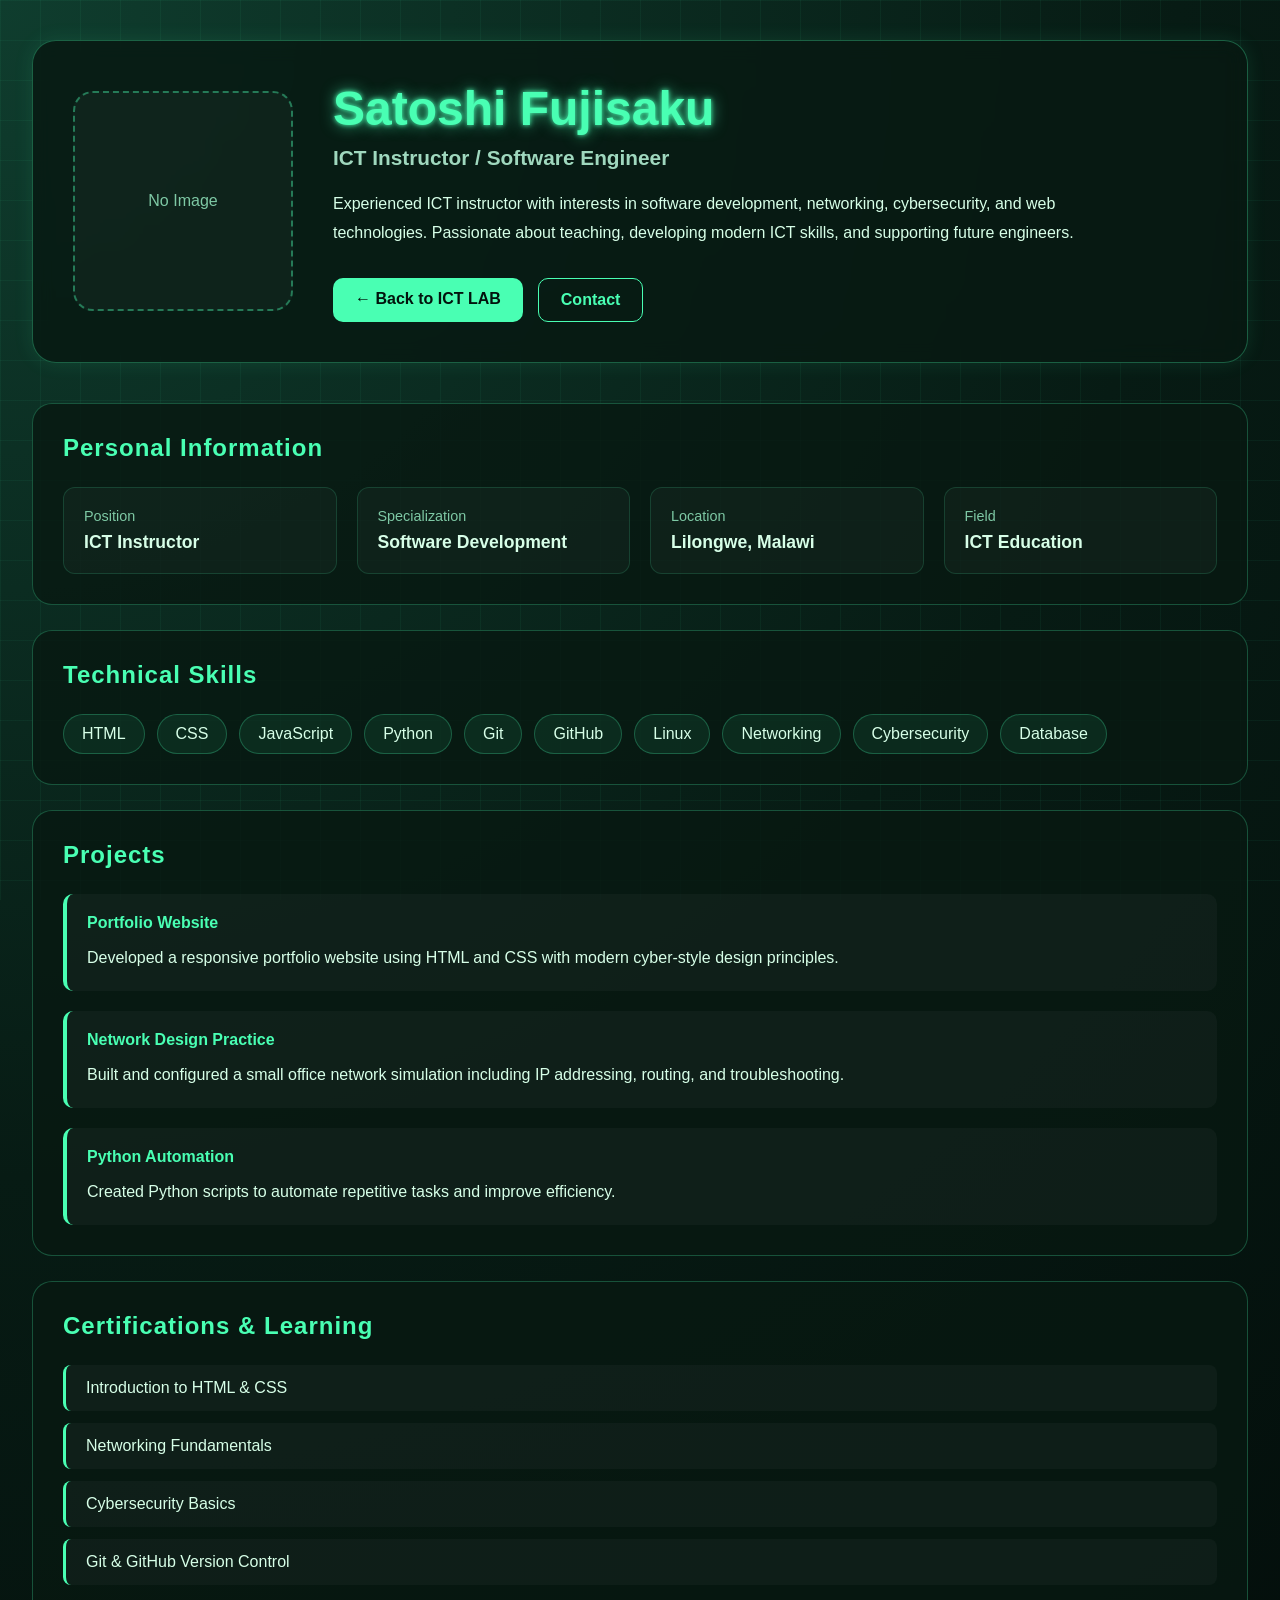
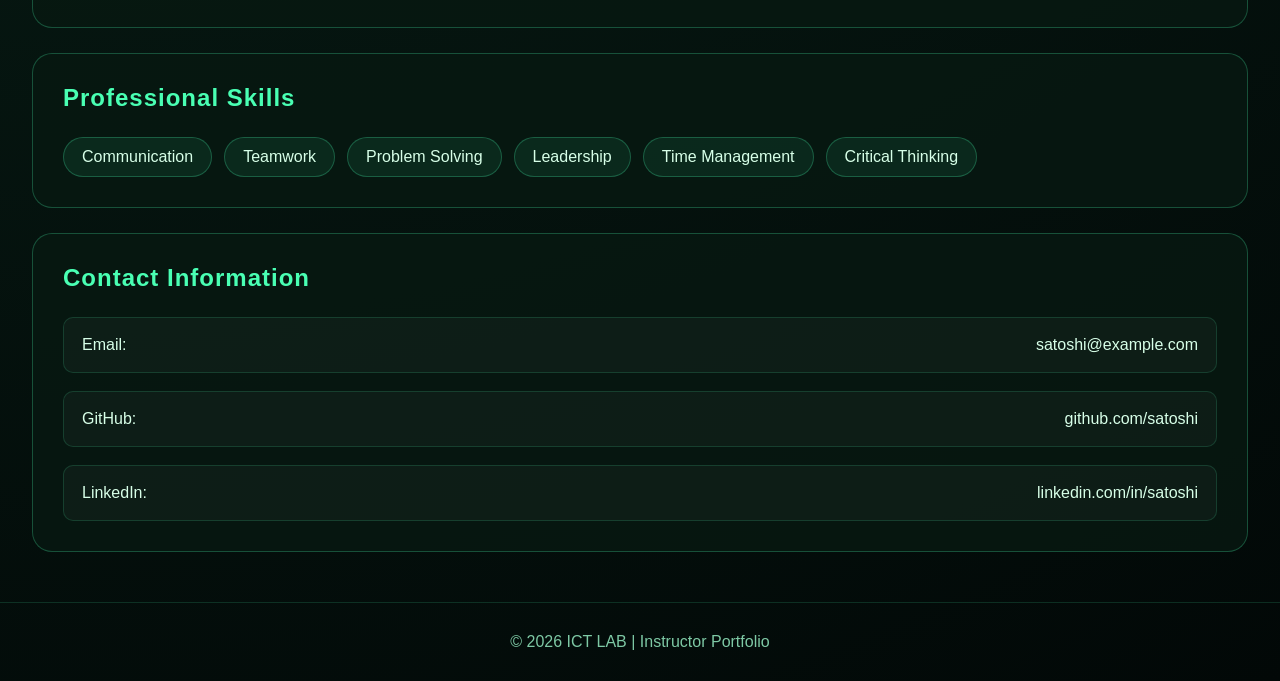
==== Instructor_02/Instructor_02.html @ f298f8e8 "initial portfolio website initial portfolio website" ====
<!-- website/Instructor_02/Instructor_02.html -->

<!DOCTYPE html>
<html lang="en">

<head>
    <meta charset="UTF-8">

    <meta name="viewport"
          content="width=device-width, initial-scale=1.0">

    <title>Satoshi Fujisaku Portfolio</title>

    <link rel="stylesheet"
          href="Instructor_02.css">
</head>

<body>

    <!-- Background Grid -->
    <div class="grid-background"></div>

    <!-- Header -->

    <header class="hero">

        <div class="hero-left">

            <div class="profile-image">
                <span>No Image</span>
            </div>

        </div>

        <div class="hero-right">

            <h1>Satoshi Fujisaku</h1>

            <h2>ICT Instructor / Software Engineer</h2>

            <p class="hero-description">
                Experienced ICT instructor with interests in
                software development, networking,
                cybersecurity, and web technologies.
                Passionate about teaching,
                developing modern ICT skills,
                and supporting future engineers.
            </p>

            <div class="hero-buttons">

                <a href="../index.html" class="button">
                    ← Back to ICT LAB
                </a>

                <a href="#contact" class="button button-outline">
                    Contact
                </a>

            </div>

        </div>

    </header>

    <!-- Main Content -->

    <main class="container">

        <!-- Personal Information -->

        <section class="card">

            <h3>Personal Information</h3>

            <div class="info-grid">

                <div class="info-item">
                    <span class="label">Position</span>
                    <span class="value">ICT Instructor</span>
                </div>

                <div class="info-item">
                    <span class="label">Specialization</span>
                    <span class="value">Software Development</span>
                </div>

                <div class="info-item">
                    <span class="label">Location</span>
                    <span class="value">Lilongwe, Malawi</span>
                </div>

                <div class="info-item">
                    <span class="label">Field</span>
                    <span class="value">ICT Education</span>
                </div>

            </div>

        </section>

        <!-- Skills -->

        <section class="card">

            <h3>Technical Skills</h3>

            <div class="skills-container">

                <div class="skill-tag">HTML</div>
                <div class="skill-tag">CSS</div>
                <div class="skill-tag">JavaScript</div>
                <div class="skill-tag">Python</div>
                <div class="skill-tag">Git</div>
                <div class="skill-tag">GitHub</div>
                <div class="skill-tag">Linux</div>
                <div class="skill-tag">Networking</div>
                <div class="skill-tag">Cybersecurity</div>
                <div class="skill-tag">Database</div>

            </div>

        </section>

        <!-- Projects -->

        <section class="card">

            <h3>Projects</h3>

            <div class="project-list">

                <div class="project-item">

                    <h4>Portfolio Website</h4>

                    <p>
                        Developed a responsive portfolio
                        website using HTML and CSS with
                        modern cyber-style design principles.
                    </p>

                </div>

                <div class="project-item">

                    <h4>Network Design Practice</h4>

                    <p>
                        Built and configured a small office network
                        simulation including IP addressing,
                        routing, and troubleshooting.
                    </p>

                </div>

                <div class="project-item">

                    <h4>Python Automation</h4>

                    <p>
                        Created Python scripts to automate
                        repetitive tasks and improve efficiency.
                    </p>

                </div>

            </div>

        </section>

        <!-- Certifications -->

        <section class="card">

            <h3>Certifications & Learning</h3>

            <ul class="timeline">

                <li>
                    Introduction to HTML & CSS
                </li>

                <li>
                    Networking Fundamentals
                </li>

                <li>
                    Cybersecurity Basics
                </li>

                <li>
                    Git & GitHub Version Control
                </li>

            </ul>

        </section>

        <!-- Soft Skills -->

        <section class="card">

            <h3>Professional Skills</h3>

            <div class="skills-container">

                <div class="skill-tag">Communication</div>
                <div class="skill-tag">Teamwork</div>
                <div class="skill-tag">Problem Solving</div>
                <div class="skill-tag">Leadership</div>
                <div class="skill-tag">Time Management</div>
                <div class="skill-tag">Critical Thinking</div>

            </div>

        </section>

        <!-- Contact -->

        <section class="card" id="contact">

            <h3>Contact Information</h3>

            <div class="contact-list">

                <div class="contact-item">
                    <span>Email:</span>
                    <span>satoshi@example.com</span>
                </div>

                <div class="contact-item">
                    <span>GitHub:</span>
                    <span>github.com/satoshi</span>
                </div>

                <div class="contact-item">
                    <span>LinkedIn:</span>
                    <span>linkedin.com/in/satoshi</span>
                </div>

            </div>

        </section>

    </main>

    <!-- Footer -->

    <footer class="footer">

        <p>
            © 2026 ICT LAB | Instructor Portfolio
        </p>

    </footer>

</body>

</html>
---- Instructor_02/Instructor_02.css ----
/* website/Instructor_02/Instructor_02.css */

*{
    margin:0;
    padding:0;
    box-sizing:border-box;
}

/* Body */

body{

    font-family: Arial, Helvetica, sans-serif;

    background:
        radial-gradient(
            circle at top left,
            #0f3d2e 0%,
            #071b14 45%,
            #020807 100%
        );

    color:#d7ffe8;

    min-height:100vh;

    position:relative;

    overflow-x:hidden;
}

/* Background Grid */

.grid-background{

    position:fixed;

    top:0;
    left:0;

    width:100%;
    height:100%;

    background-image:
        linear-gradient(
            rgba(73,255,179,0.05) 1px,
            transparent 1px
        ),
        linear-gradient(
            90deg,
            rgba(73,255,179,0.05) 1px,
            transparent 1px
        );

    background-size:40px 40px;

    z-index:-1;
}

/* Hero Section */

.hero{

    width:95%;

    max-width:1400px;

    margin:40px auto;

    display:flex;

    gap:40px;

    align-items:center;

    background:
        rgba(8,25,18,0.85);

    border:
        1px solid rgba(73,255,179,0.3);

    border-radius:24px;

    padding:40px;

    backdrop-filter:blur(10px);

    box-shadow:
        0 0 20px rgba(73,255,179,0.1);
}

/* Profile Image */

.profile-image{

    width:220px;
    height:220px;

    border-radius:20px;

    border:
        2px dashed rgba(73,255,179,0.4);

    display:flex;

    justify-content:center;
    align-items:center;

    color:#7ec9a5;

    background:
        rgba(255,255,255,0.03);

    font-size:1rem;
}

/* Hero Text */

.hero-right{
    flex:1;
}

.hero-right h1{

    font-size:3rem;

    color:#49ffb3;

    text-shadow:
        0 0 5px #49ffb3,
        0 0 15px rgba(73,255,179,0.7);

    margin-bottom:10px;
}

.hero-right h2{

    color:#9fd8be;

    font-size:1.3rem;

    margin-bottom:20px;
}

.hero-description{

    max-width:800px;

    line-height:1.8;

    color:#d7ffe8;

    margin-bottom:30px;
}

/* Buttons */

.hero-buttons{

    display:flex;

    gap:15px;

    flex-wrap:wrap;
}

.button{

    text-decoration:none;

    padding:12px 22px;

    border-radius:10px;

    background:#49ffb3;

    color:#02140d;

    font-weight:bold;

    transition:
        transform 0.2s ease,
        box-shadow 0.2s ease;
}

.button:hover{

    transform:translateY(-3px);

    box-shadow:
        0 0 15px rgba(73,255,179,0.5);
}

.button-outline{

    background:transparent;

    border:
        1px solid #49ffb3;

    color:#49ffb3;
}

/* Main Container */

.container{

    width:95%;

    max-width:1400px;

    margin:0 auto 50px auto;

    display:grid;

    gap:25px;
}

/* Card */

.card{

    background:
        rgba(8,25,18,0.82);

    border:
        1px solid rgba(73,255,179,0.25);

    border-radius:20px;

    padding:30px;

    transition:
        transform 0.25s ease,
        border-color 0.25s ease,
        box-shadow 0.25s ease;
}

.card:hover{

    transform:translateY(-5px);

    border-color:#49ffb3;

    box-shadow:
        0 0 18px rgba(73,255,179,0.18);
}

/* Section Title */

.card h3{

    color:#49ffb3;

    margin-bottom:25px;

    font-size:1.5rem;

    letter-spacing:1px;
}

/* Info Grid */

.info-grid{

    display:grid;

    grid-template-columns:
        repeat(auto-fit, minmax(220px, 1fr));

    gap:20px;
}

.info-item{

    background:
        rgba(255,255,255,0.03);

    border:
        1px solid rgba(73,255,179,0.15);

    border-radius:12px;

    padding:20px;
}

.label{

    display:block;

    color:#7ec9a5;

    margin-bottom:8px;

    font-size:0.9rem;
}

.value{

    font-size:1.1rem;

    font-weight:bold;
}

/* Skills */

.skills-container{

    display:flex;

    flex-wrap:wrap;

    gap:12px;
}

.skill-tag{

    padding:10px 18px;

    border-radius:999px;

    background:
        rgba(73,255,179,0.08);

    border:
        1px solid rgba(73,255,179,0.25);

    transition:
        transform 0.2s ease,
        background 0.2s ease;
}

.skill-tag:hover{

    transform:translateY(-3px);

    background:
        rgba(73,255,179,0.18);
}

/* Projects */

.project-list{

    display:grid;

    gap:20px;
}

.project-item{

    background:
        rgba(255,255,255,0.03);

    border-left:
        4px solid #49ffb3;

    padding:20px;

    border-radius:10px;
}

.project-item h4{

    margin-bottom:12px;

    color:#49ffb3;
}

.project-item p{

    line-height:1.7;
}

/* Timeline */

.timeline{

    list-style:none;
}

.timeline li{

    padding:14px 20px;

    margin-bottom:12px;

    border-left:
        3px solid #49ffb3;

    background:
        rgba(255,255,255,0.03);

    border-radius:8px;
}

/* Contact */

.contact-list{

    display:grid;

    gap:18px;
}

.contact-item{

    display:flex;

    justify-content:space-between;

    flex-wrap:wrap;

    gap:10px;

    background:
        rgba(255,255,255,0.03);

    border:
        1px solid rgba(73,255,179,0.15);

    border-radius:10px;

    padding:18px;
}

/* Footer */

.footer{

    text-align:center;

    padding:30px 20px;

    color:#7ec9a5;

    border-top:
        1px solid rgba(73,255,179,0.15);
}

/* Responsive */

@media (max-width:900px){

    .hero{

        flex-direction:column;

        text-align:center;
    }

    .hero-buttons{

        justify-content:center;
    }
}

@media (max-width:600px){

    .hero{

        padding:25px;
    }

    .hero-right h1{

        font-size:2.2rem;
    }

    .hero-right h2{

        font-size:1rem;
    }

    .profile-image{

        width:180px;
        height:180px;
    }

    .card{

        padding:20px;
    }

    .contact-item{

        flex-direction:column;
    }
}
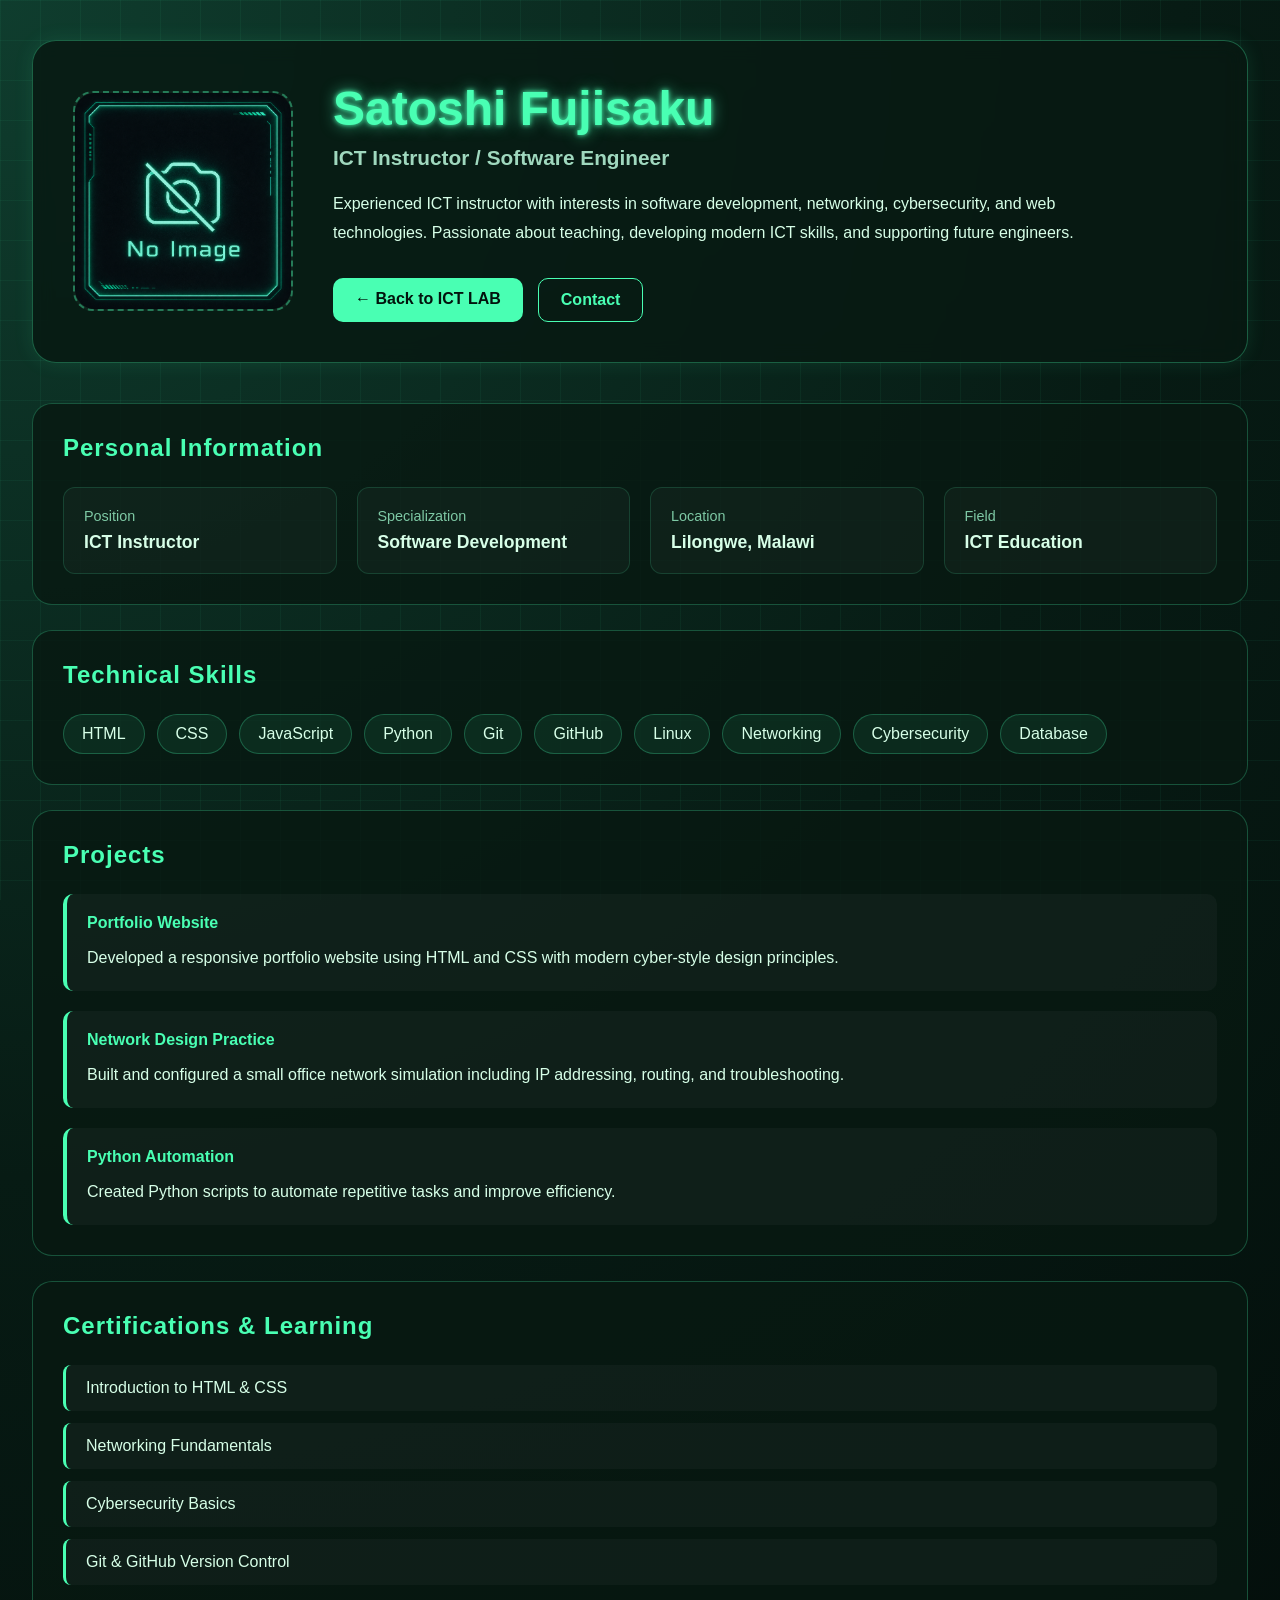
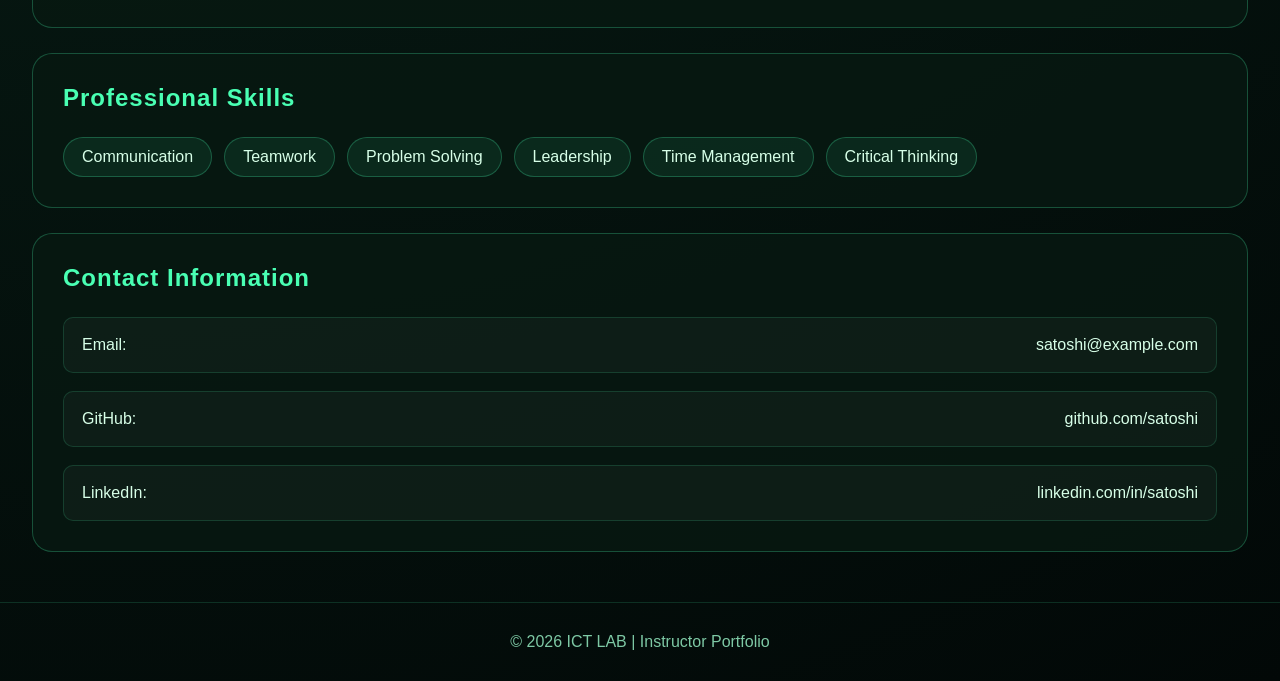
==== commit e3b49ec8: "edit instructor page" ====
--- a/Instructor_02/Instructor_02.html
+++ b/Instructor_02/Instructor_02.html
@@ -27,7 +27,9 @@
         <div class="hero-left">
 
             <div class="profile-image">
-                <span>No Image</span>
+                <img src="../image/Instructor_02.jpg"
+                    alt="Instructor Photo"
+                    onerror="this.src='../image/noimage.png'">
             </div>
 
         </div>
--- a/Instructor_02/Instructor_02.css
+++ b/Instructor_02/Instructor_02.css
@@ -487,4 +487,10 @@
 
         flex-direction:column;
     }
-}+}
+
+.profile-image img{
+    width:100%;
+    height:100%;
+    object-fit:cover;
+    border-radius:20px;
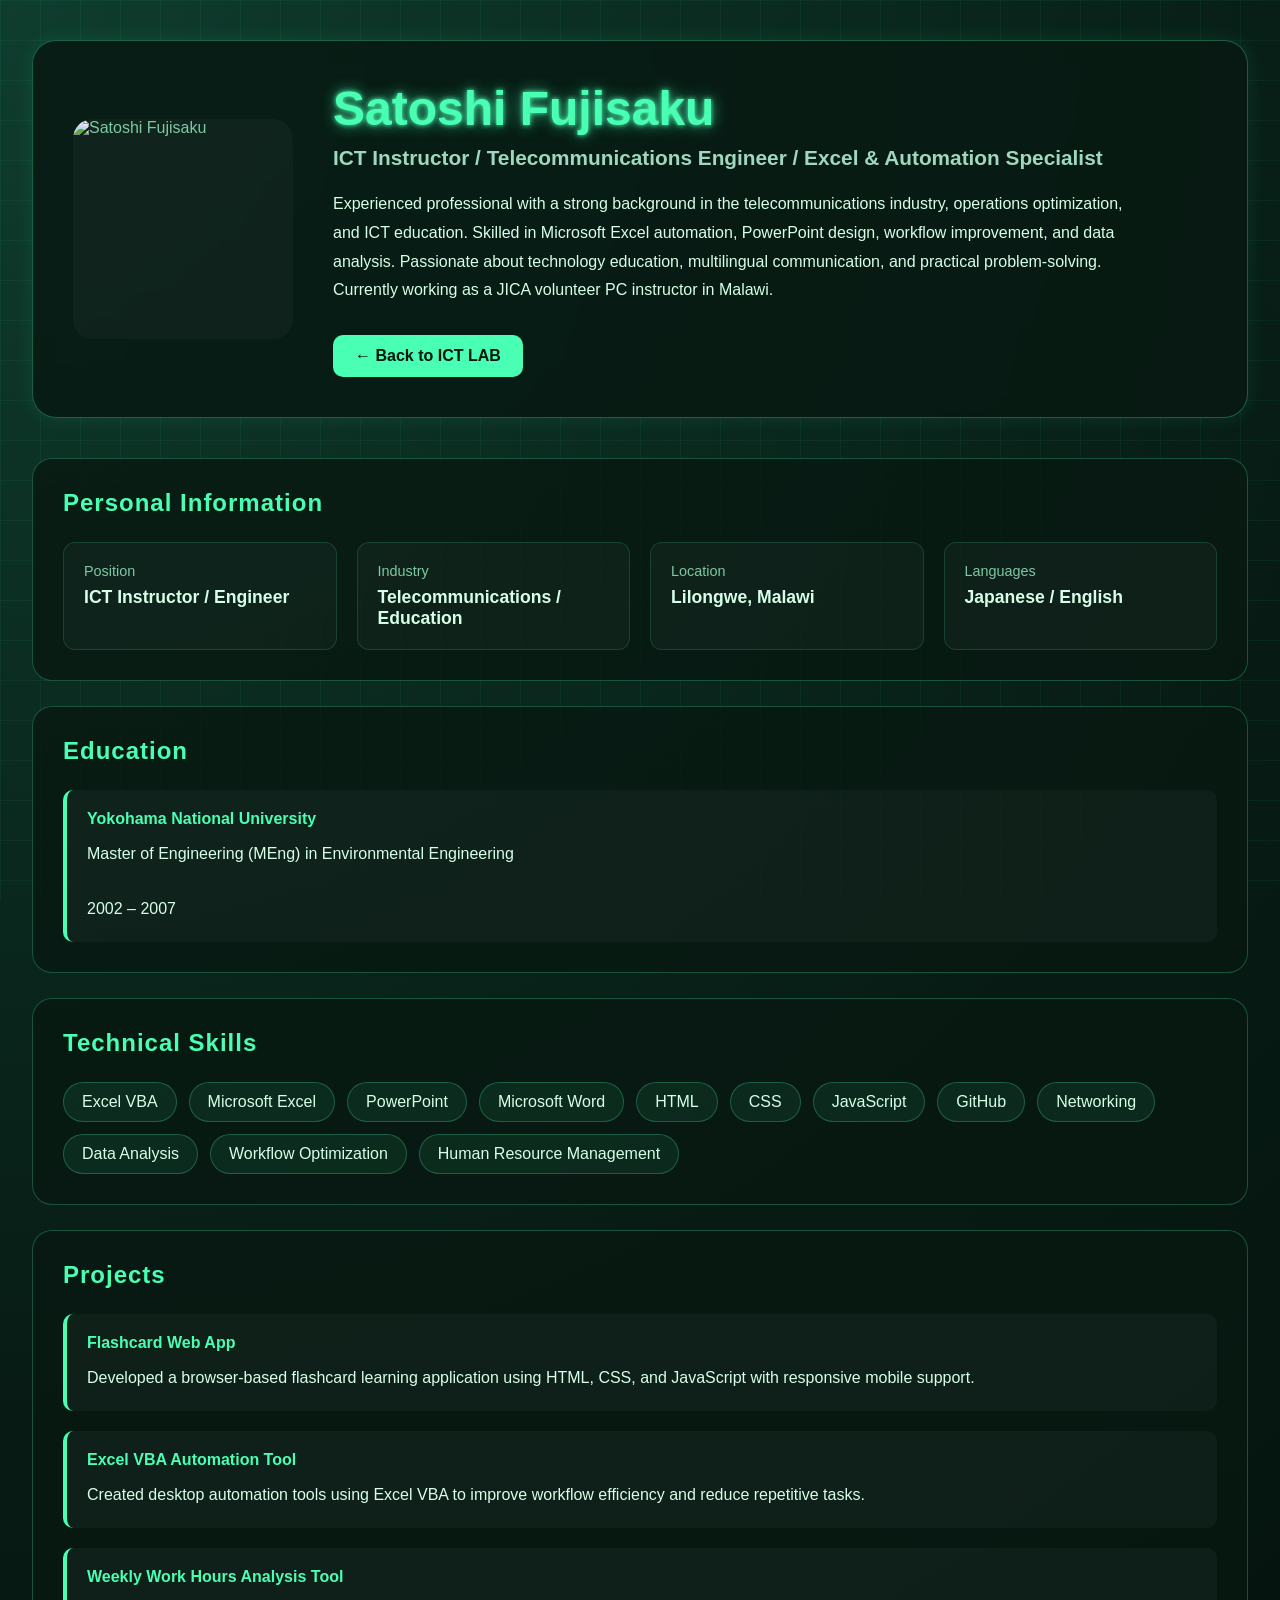
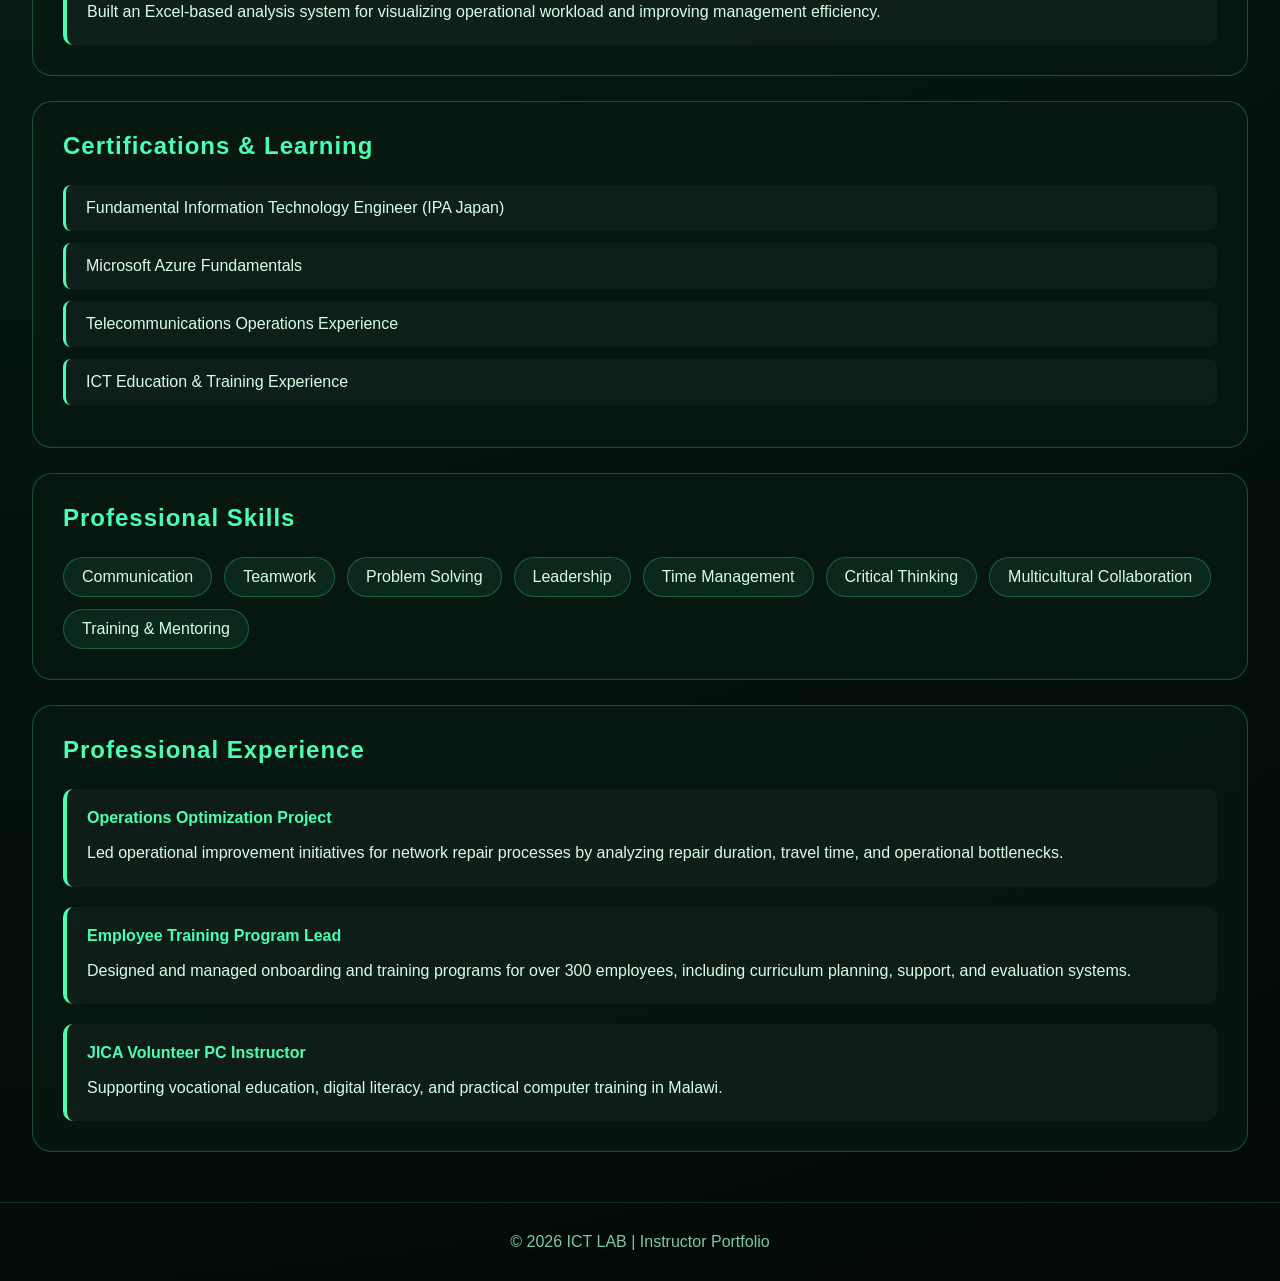
==== commit 2d877d93: "edit portfolio" ====
--- a/Instructor_02/Instructor_02.html
+++ b/Instructor_02/Instructor_02.html
@@ -4,20 +4,25 @@
 <html lang="en">
 
 <head>
+
     <meta charset="UTF-8">
 
     <meta name="viewport"
           content="width=device-width, initial-scale=1.0">
 
-    <title>Satoshi Fujisaku Portfolio</title>
+    <title>
+        Satoshi Fujisaku Portfolio
+    </title>
 
     <link rel="stylesheet"
           href="Instructor_02.css">
+
 </head>
 
 <body>
 
     <!-- Background Grid -->
+
     <div class="grid-background"></div>
 
     <!-- Header -->
@@ -27,38 +32,55 @@
         <div class="hero-left">
 
             <div class="profile-image">
-                <img src="../image/Instructor_02.jpg"
-                    alt="Instructor Photo"
-                    onerror="this.src='../image/noimage.png'">
+
+                <img src="../image/instructor_02.jpg"
+                     alt="Satoshi Fujisaku">
+
             </div>
 
         </div>
 
         <div class="hero-right">
 
-            <h1>Satoshi Fujisaku</h1>
-
-            <h2>ICT Instructor / Software Engineer</h2>
+            <h1>
+                Satoshi Fujisaku
+            </h1>
+
+            <h2>
+                ICT Instructor /
+                Telecommunications Engineer /
+                Excel & Automation Specialist
+            </h2>
 
             <p class="hero-description">
-                Experienced ICT instructor with interests in
-                software development, networking,
-                cybersecurity, and web technologies.
-                Passionate about teaching,
-                developing modern ICT skills,
-                and supporting future engineers.
+
+                Experienced professional with a strong
+                background in the telecommunications
+                industry, operations optimization,
+                and ICT education.
+
+                Skilled in Microsoft Excel automation,
+                PowerPoint design, workflow improvement,
+                and data analysis.
+
+                Passionate about technology education,
+                multilingual communication,
+                and practical problem-solving.
+
+                Currently working as a JICA volunteer
+                PC instructor in Malawi.
+
             </p>
 
             <div class="hero-buttons">
 
-                <a href="../index.html" class="button">
+                <a href="../index.html"
+                   class="button">
+
                     ← Back to ICT LAB
+
                 </a>
 
-                <a href="#contact" class="button button-outline">
-                    Contact
-                </a>
-
             </div>
 
         </div>
@@ -73,52 +95,154 @@
 
         <section class="card">
 
-            <h3>Personal Information</h3>
+            <h3>
+                Personal Information
+            </h3>
 
             <div class="info-grid">
 
                 <div class="info-item">
-                    <span class="label">Position</span>
-                    <span class="value">ICT Instructor</span>
+
+                    <span class="label">
+                        Position
+                    </span>
+
+                    <span class="value">
+                        ICT Instructor / Engineer
+                    </span>
+
                 </div>
 
                 <div class="info-item">
-                    <span class="label">Specialization</span>
-                    <span class="value">Software Development</span>
+
+                    <span class="label">
+                        Industry
+                    </span>
+
+                    <span class="value">
+                        Telecommunications / Education
+                    </span>
+
                 </div>
 
                 <div class="info-item">
-                    <span class="label">Location</span>
-                    <span class="value">Lilongwe, Malawi</span>
+
+                    <span class="label">
+                        Location
+                    </span>
+
+                    <span class="value">
+                        Lilongwe, Malawi
+                    </span>
+
                 </div>
 
                 <div class="info-item">
-                    <span class="label">Field</span>
-                    <span class="value">ICT Education</span>
-                </div>
-
-            </div>
-
-        </section>
-
-        <!-- Skills -->
-
-        <section class="card">
-
-            <h3>Technical Skills</h3>
+
+                    <span class="label">
+                        Languages
+                    </span>
+
+                    <span class="value">
+                        Japanese / English
+                    </span>
+
+                </div>
+
+            </div>
+
+        </section>
+
+        <!-- Education -->
+
+        <section class="card">
+
+            <h3>
+                Education
+            </h3>
+
+            <div class="project-list">
+
+                <div class="project-item">
+
+                    <h4>
+                        Yokohama National University
+                    </h4>
+
+                    <p>
+
+                        Master of Engineering (MEng)
+                        in Environmental Engineering
+
+                        <br><br>
+
+                        2002 – 2007
+
+                    </p>
+
+                </div>
+
+            </div>
+
+        </section>
+
+        <!-- Technical Skills -->
+
+        <section class="card">
+
+            <h3>
+                Technical Skills
+            </h3>
 
             <div class="skills-container">
 
-                <div class="skill-tag">HTML</div>
-                <div class="skill-tag">CSS</div>
-                <div class="skill-tag">JavaScript</div>
-                <div class="skill-tag">Python</div>
-                <div class="skill-tag">Git</div>
-                <div class="skill-tag">GitHub</div>
-                <div class="skill-tag">Linux</div>
-                <div class="skill-tag">Networking</div>
-                <div class="skill-tag">Cybersecurity</div>
-                <div class="skill-tag">Database</div>
+                <div class="skill-tag">
+                    Excel VBA
+                </div>
+
+                <div class="skill-tag">
+                    Microsoft Excel
+                </div>
+
+                <div class="skill-tag">
+                    PowerPoint
+                </div>
+
+                <div class="skill-tag">
+                    Microsoft Word
+                </div>
+
+                <div class="skill-tag">
+                    HTML
+                </div>
+
+                <div class="skill-tag">
+                    CSS
+                </div>
+
+                <div class="skill-tag">
+                    JavaScript
+                </div>
+
+                <div class="skill-tag">
+                    GitHub
+                </div>
+
+                <div class="skill-tag">
+                    Networking
+                </div>
+
+                <div class="skill-tag">
+                    Data Analysis
+                </div>
+
+                <div class="skill-tag">
+                    Workflow Optimization
+                </div>
+
+                <div class="skill-tag">
+                    Human Resource Management
+                </div>
 
             </div>
 
@@ -128,41 +252,59 @@
 
         <section class="card">
 
-            <h3>Projects</h3>
+            <h3>
+                Projects
+            </h3>
 
             <div class="project-list">
 
                 <div class="project-item">
 
-                    <h4>Portfolio Website</h4>
-
-                    <p>
-                        Developed a responsive portfolio
-                        website using HTML and CSS with
-                        modern cyber-style design principles.
-                    </p>
-
-                </div>
-
-                <div class="project-item">
-
-                    <h4>Network Design Practice</h4>
-
-                    <p>
-                        Built and configured a small office network
-                        simulation including IP addressing,
-                        routing, and troubleshooting.
-                    </p>
-
-                </div>
-
-                <div class="project-item">
-
-                    <h4>Python Automation</h4>
-
-                    <p>
-                        Created Python scripts to automate
-                        repetitive tasks and improve efficiency.
+                    <h4>
+                        Flashcard Web App
+                    </h4>
+
+                    <p>
+
+                        Developed a browser-based
+                        flashcard learning application
+                        using HTML, CSS, and JavaScript
+                        with responsive mobile support.
+
+                    </p>
+
+                </div>
+
+                <div class="project-item">
+
+                    <h4>
+                        Excel VBA Automation Tool
+                    </h4>
+
+                    <p>
+
+                        Created desktop automation tools
+                        using Excel VBA to improve
+                        workflow efficiency and reduce
+                        repetitive tasks.
+
+                    </p>
+
+                </div>
+
+                <div class="project-item">
+
+                    <h4>
+                        Weekly Work Hours Analysis Tool
+                    </h4>
+
+                    <p>
+
+                        Built an Excel-based analysis
+                        system for visualizing operational
+                        workload and improving management
+                        efficiency.
+
                     </p>
 
                 </div>
@@ -175,70 +317,140 @@
 
         <section class="card">
 
-            <h3>Certifications & Learning</h3>
+            <h3>
+                Certifications & Learning
+            </h3>
 
             <ul class="timeline">
 
                 <li>
-                    Introduction to HTML & CSS
+                    Fundamental Information Technology
+                    Engineer (IPA Japan)
                 </li>
 
                 <li>
-                    Networking Fundamentals
+                    Microsoft Azure Fundamentals
                 </li>
 
                 <li>
-                    Cybersecurity Basics
+                    Telecommunications Operations Experience
                 </li>
 
                 <li>
-                    Git & GitHub Version Control
+                    ICT Education & Training Experience
                 </li>
 
             </ul>
 
         </section>
 
-        <!-- Soft Skills -->
-
-        <section class="card">
-
-            <h3>Professional Skills</h3>
+        <!-- Professional Skills -->
+
+        <section class="card">
+
+            <h3>
+                Professional Skills
+            </h3>
 
             <div class="skills-container">
 
-                <div class="skill-tag">Communication</div>
-                <div class="skill-tag">Teamwork</div>
-                <div class="skill-tag">Problem Solving</div>
-                <div class="skill-tag">Leadership</div>
-                <div class="skill-tag">Time Management</div>
-                <div class="skill-tag">Critical Thinking</div>
-
-            </div>
-
-        </section>
-
-        <!-- Contact -->
-
-        <section class="card" id="contact">
-
-            <h3>Contact Information</h3>
-
-            <div class="contact-list">
-
-                <div class="contact-item">
-                    <span>Email:</span>
-                    <span>satoshi@example.com</span>
-                </div>
-
-                <div class="contact-item">
-                    <span>GitHub:</span>
-                    <span>github.com/satoshi</span>
-                </div>
-
-                <div class="contact-item">
-                    <span>LinkedIn:</span>
-                    <span>linkedin.com/in/satoshi</span>
+                <div class="skill-tag">
+                    Communication
+                </div>
+
+                <div class="skill-tag">
+                    Teamwork
+                </div>
+
+                <div class="skill-tag">
+                    Problem Solving
+                </div>
+
+                <div class="skill-tag">
+                    Leadership
+                </div>
+
+                <div class="skill-tag">
+                    Time Management
+                </div>
+
+                <div class="skill-tag">
+                    Critical Thinking
+                </div>
+
+                <div class="skill-tag">
+                    Multicultural Collaboration
+                </div>
+
+                <div class="skill-tag">
+                    Training & Mentoring
+                </div>
+
+            </div>
+
+        </section>
+
+        <!-- Experience -->
+
+        <section class="card">
+
+            <h3>
+                Professional Experience
+            </h3>
+
+            <div class="project-list">
+
+                <div class="project-item">
+
+                    <h4>
+                        Operations Optimization Project
+                    </h4>
+
+                    <p>
+
+                        Led operational improvement
+                        initiatives for network repair
+                        processes by analyzing repair
+                        duration, travel time,
+                        and operational bottlenecks.
+
+                    </p>
+
+                </div>
+
+                <div class="project-item">
+
+                    <h4>
+                        Employee Training Program Lead
+                    </h4>
+
+                    <p>
+
+                        Designed and managed onboarding
+                        and training programs for
+                        over 300 employees,
+                        including curriculum planning,
+                        support, and evaluation systems.
+
+                    </p>
+
+                </div>
+
+                <div class="project-item">
+
+                    <h4>
+                        JICA Volunteer PC Instructor
+                    </h4>
+
+                    <p>
+
+                        Supporting vocational education,
+                        digital literacy,
+                        and practical computer training
+                        in Malawi.
+
+                    </p>
+
                 </div>
 
             </div>
@@ -252,7 +464,8 @@
     <footer class="footer">
 
         <p>
-            © 2026 ICT LAB | Instructor Portfolio
+            © 2026 ICT LAB |
+            Instructor Portfolio
         </p>
 
     </footer>
--- a/Instructor_02/Instructor_02.css
+++ b/Instructor_02/Instructor_02.css
@@ -98,9 +98,6 @@
 
     border-radius:20px;
 
-    border:
-        2px dashed rgba(73,255,179,0.4);
-
     display:flex;
 
     justify-content:center;
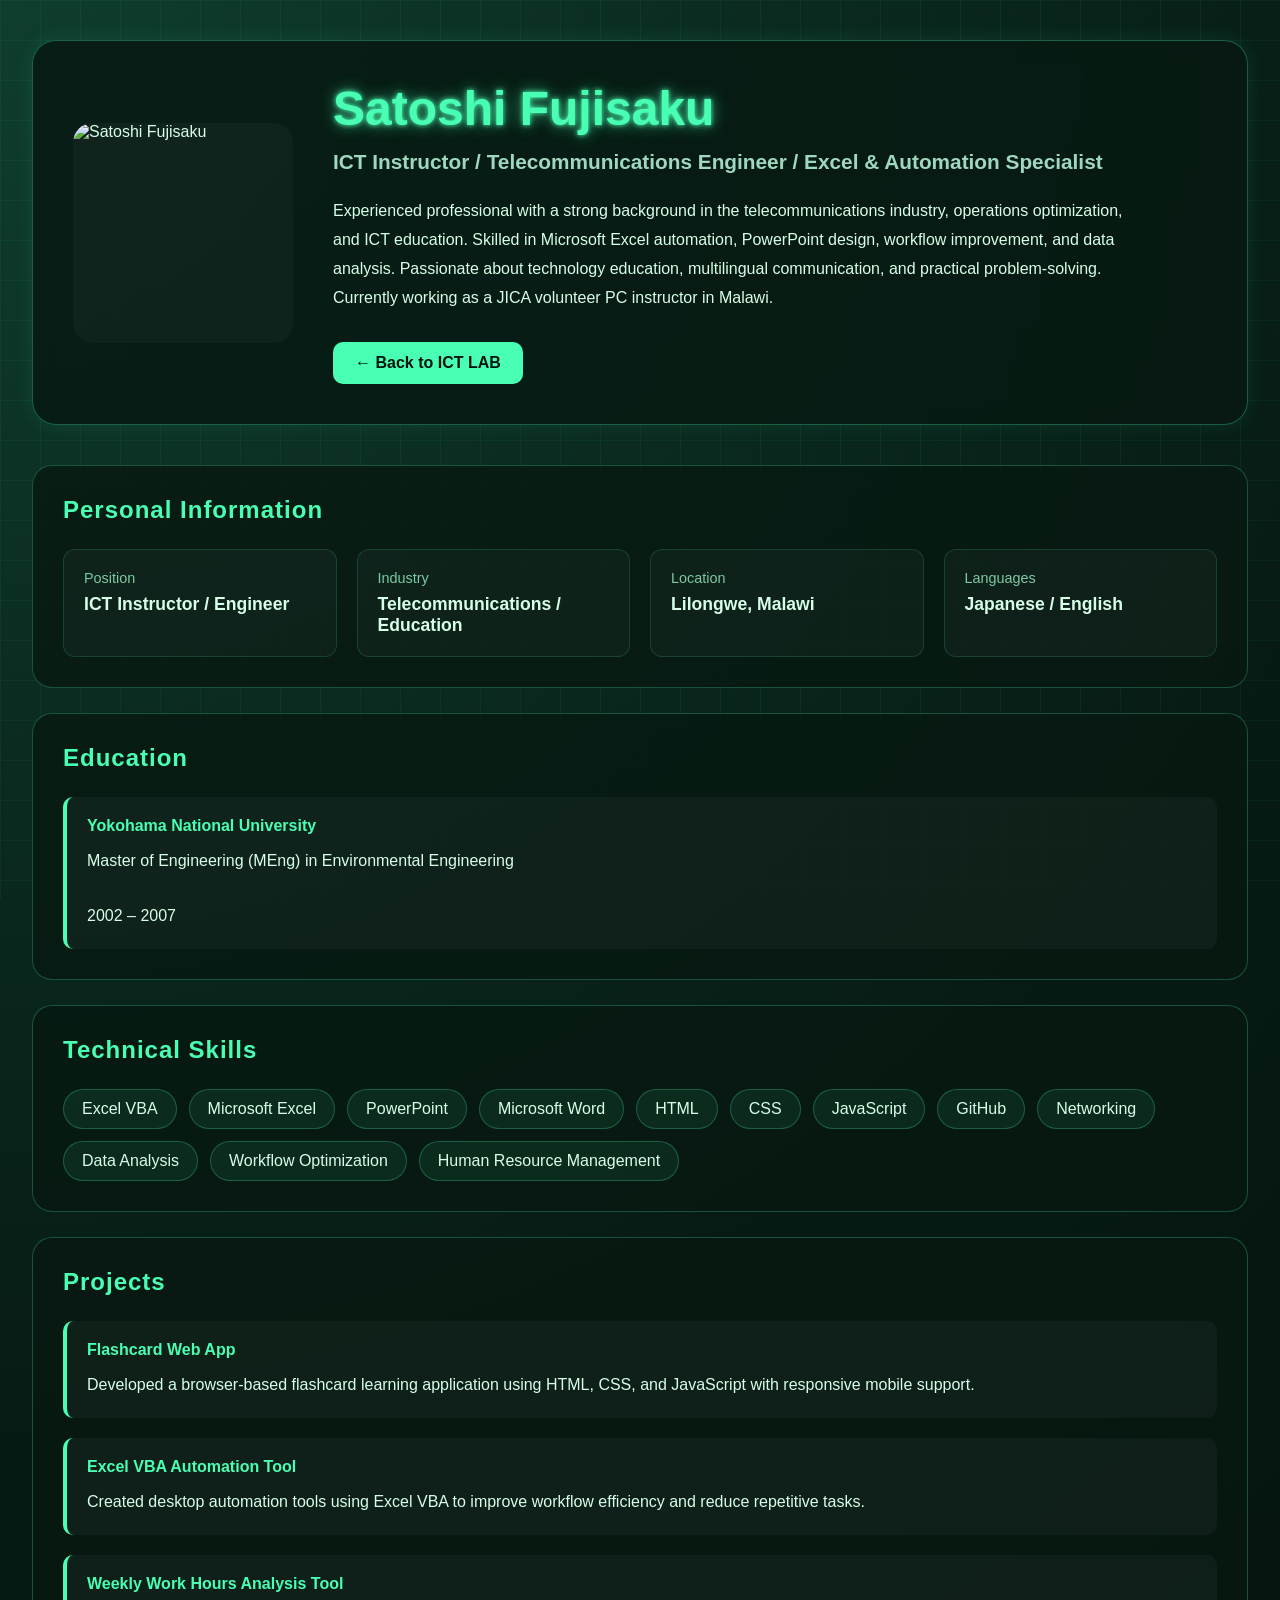
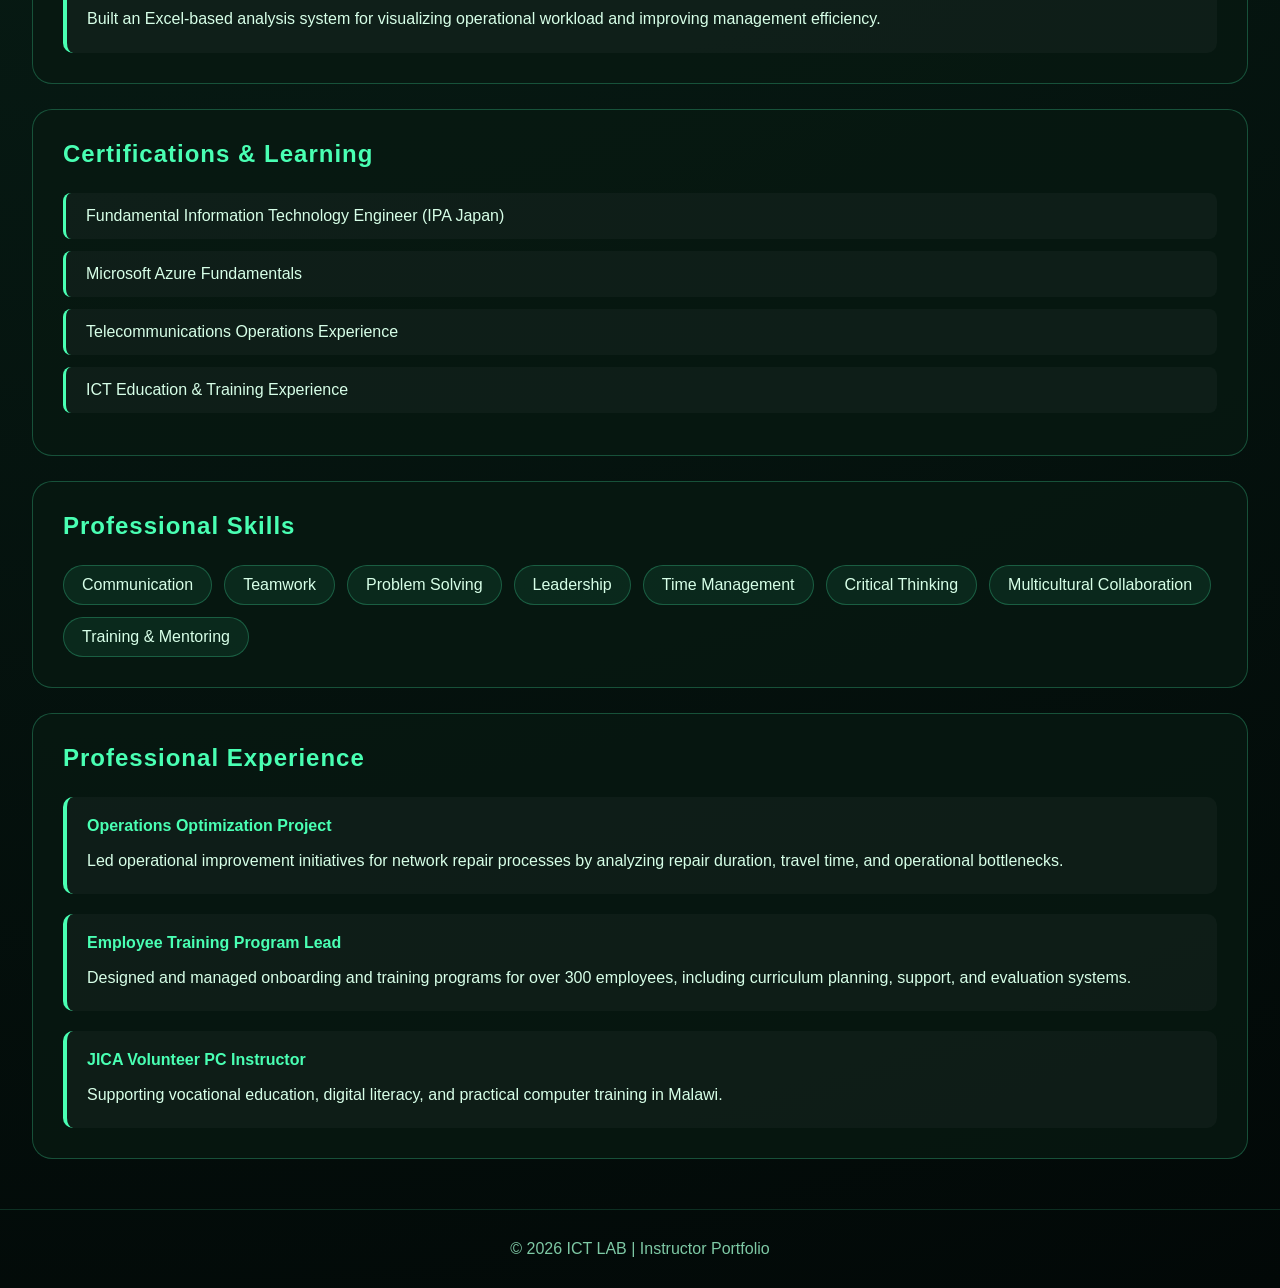
==== commit cedadd0f: "Update Instructor_02.html" ====
--- a/Instructor_02/Instructor_02.html
+++ b/Instructor_02/Instructor_02.html
@@ -18,6 +18,7 @@
           href="Instructor_02.css">
 
 </head>
+
 
 <body>
 
--- a/Instructor_02/Instructor_02.css
+++ b/Instructor_02/Instructor_02.css
@@ -98,17 +98,22 @@
 
     border-radius:20px;
 
-    display:flex;
-
-    justify-content:center;
-    align-items:center;
-
-    color:#7ec9a5;
+    overflow:hidden;
+
+    flex-shrink:0;
 
     background:
         rgba(255,255,255,0.03);
-
-    font-size:1rem;
+}
+
+.profile-image img{
+
+    width:100%;
+    height:100%;
+
+    object-fit:cover;
+
+    display:block;
 }
 
 /* Hero Text */
@@ -137,6 +142,8 @@
     font-size:1.3rem;
 
     margin-bottom:20px;
+
+    line-height:1.5;
 }
 
 .hero-description{
@@ -391,36 +398,6 @@
     border-radius:8px;
 }
 
-/* Contact */
-
-.contact-list{
-
-    display:grid;
-
-    gap:18px;
-}
-
-.contact-item{
-
-    display:flex;
-
-    justify-content:space-between;
-
-    flex-wrap:wrap;
-
-    gap:10px;
-
-    background:
-        rgba(255,255,255,0.03);
-
-    border:
-        1px solid rgba(73,255,179,0.15);
-
-    border-radius:10px;
-
-    padding:18px;
-}
-
 /* Footer */
 
 .footer{
@@ -444,29 +421,13 @@
         flex-direction:column;
 
         text-align:center;
+
+        padding:30px 20px;
     }
 
     .hero-buttons{
 
         justify-content:center;
-    }
-}
-
-@media (max-width:600px){
-
-    .hero{
-
-        padding:25px;
-    }
-
-    .hero-right h1{
-
-        font-size:2.2rem;
-    }
-
-    .hero-right h2{
-
-        font-size:1rem;
     }
 
     .profile-image{
@@ -474,20 +435,49 @@
         width:180px;
         height:180px;
     }
+}
+
+@media (max-width:600px){
+
+    .hero{
+
+        gap:25px;
+    }
+
+    .hero-right h1{
+
+        font-size:2rem;
+
+        line-height:1.2;
+    }
+
+    .hero-right h2{
+
+        font-size:1rem;
+    }
+
+    .hero-description{
+
+        font-size:0.95rem;
+
+        line-height:1.7;
+    }
+
+    .profile-image{
+
+        width:160px;
+        height:160px;
+
+        margin:0 auto;
+    }
 
     .card{
 
         padding:20px;
     }
 
-    .contact-item{
-
-        flex-direction:column;
-    }
-}
-
-.profile-image img{
-    width:100%;
-    height:100%;
-    object-fit:cover;
-    border-radius:20px;+    .info-grid{
+
+        grid-template-columns:1fr;
+    }
+}
